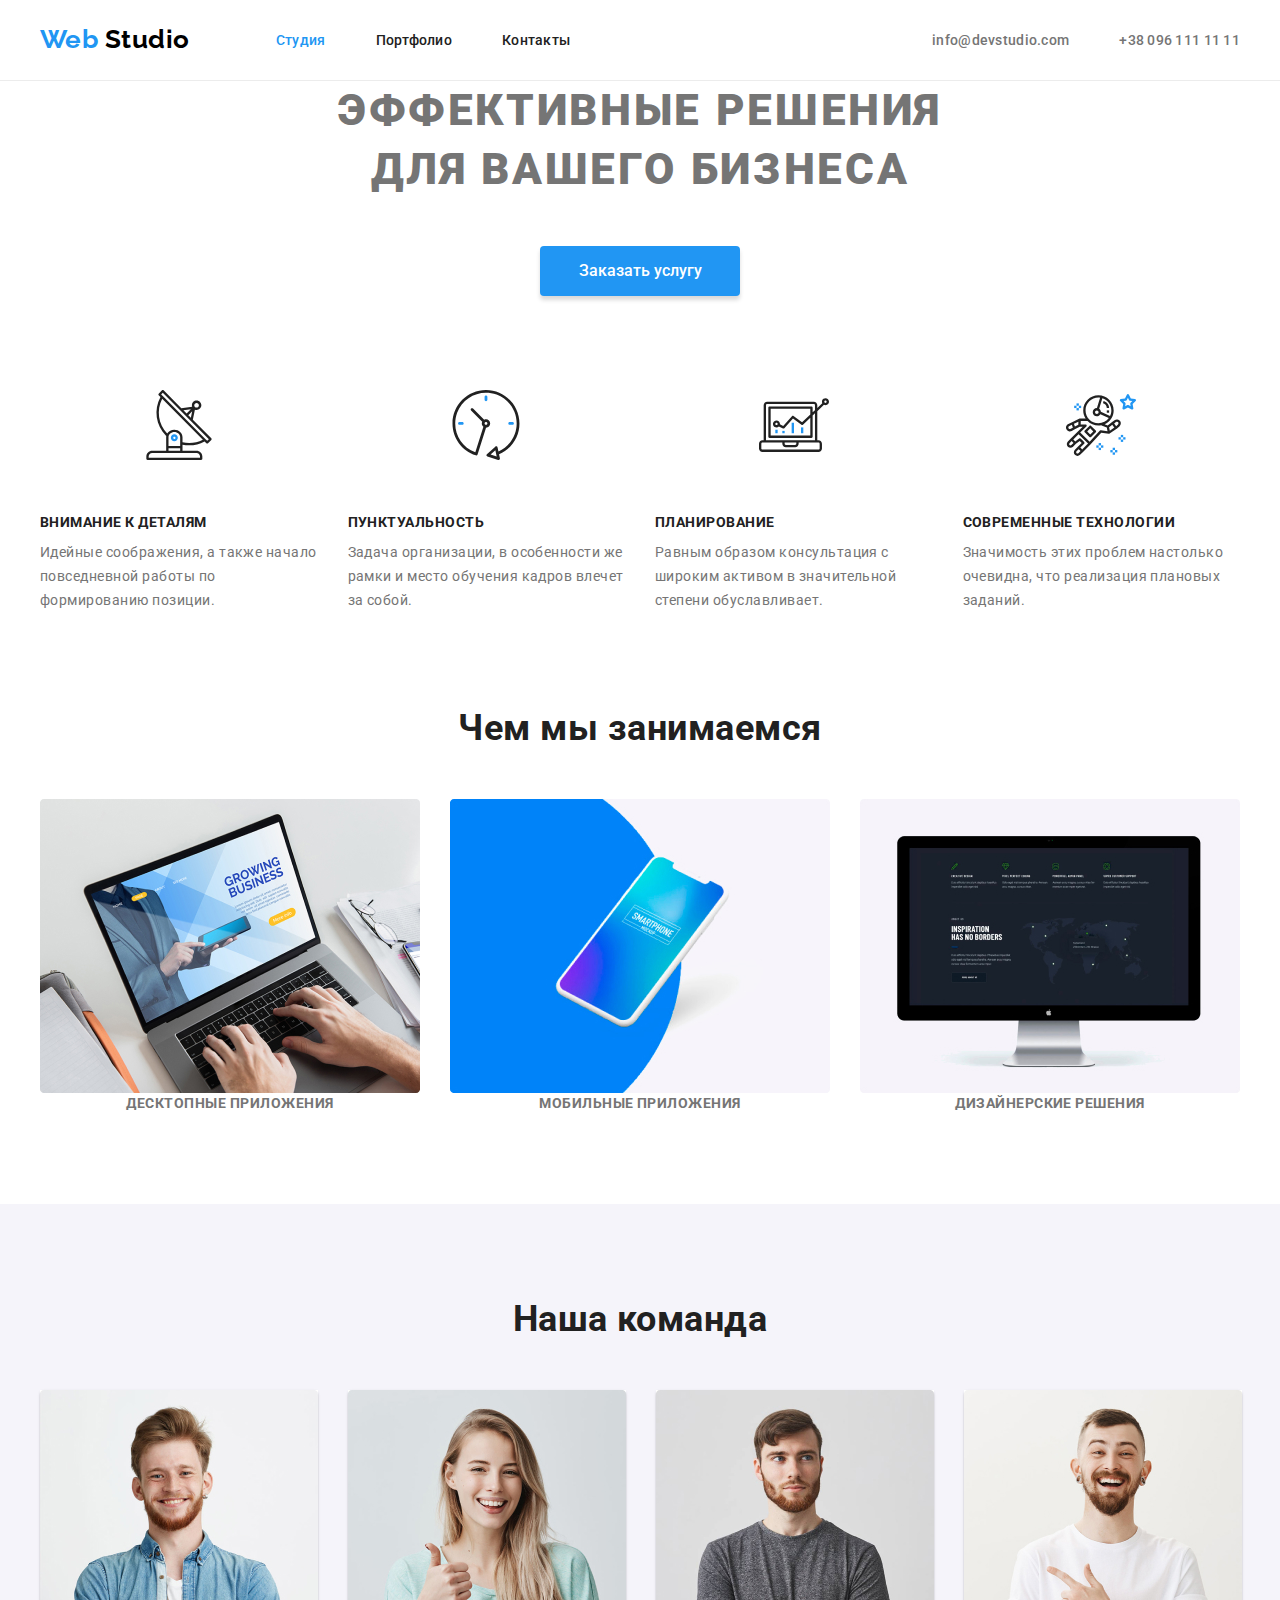
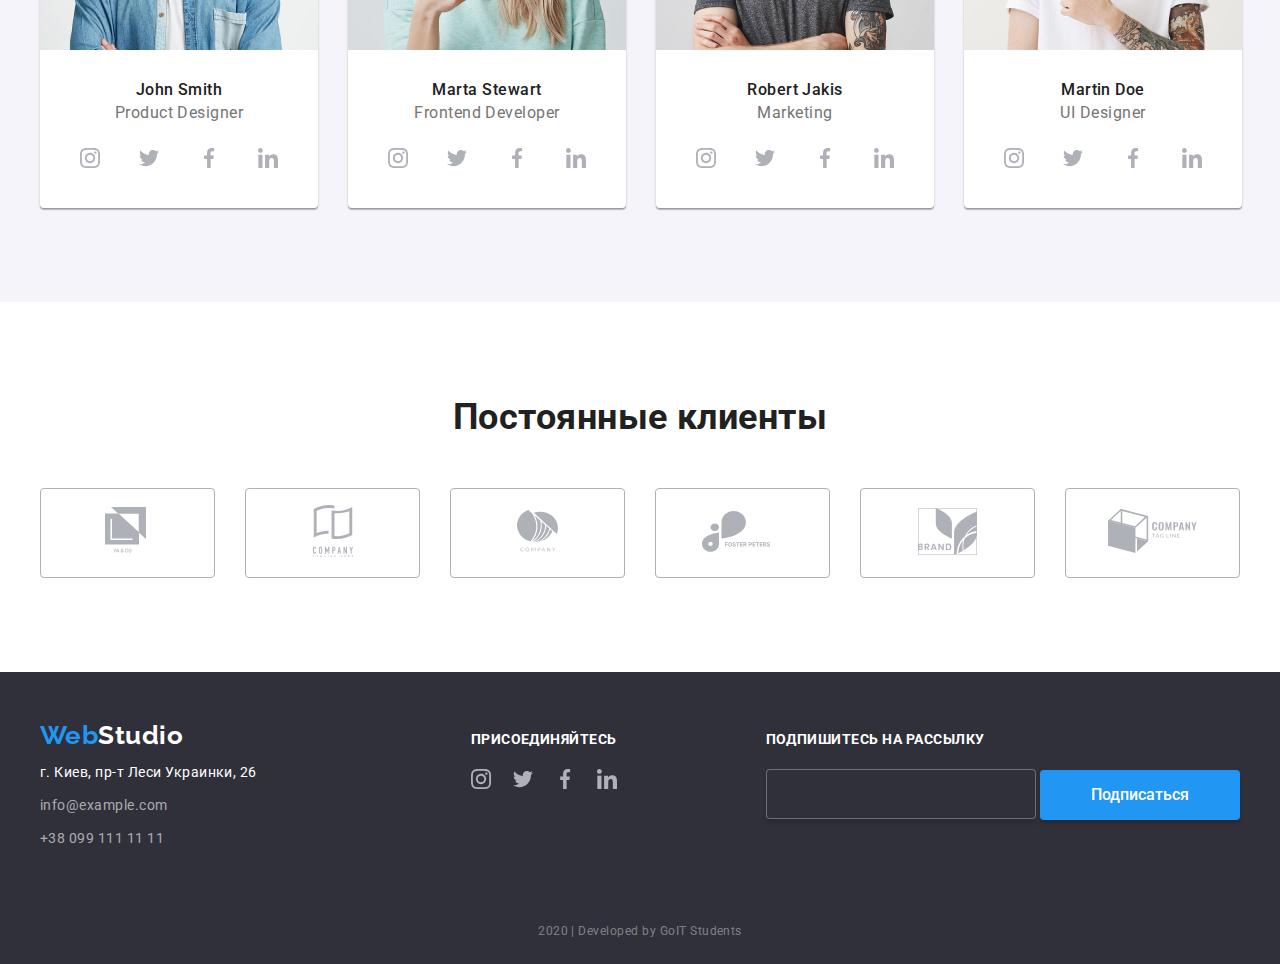
==== index.html @ bd44672d "Домашняя работа №3" ====
<!DOCTYPE html>
<html lang="ru">
  <head>
    <meta charset="UTF-8" />
    <meta name="viewport" content="width=device-width, initial-scale=1.0" />
    <title>Web Studio</title>
    <link
      href="https://fonts.googleapis.com/css2?family=Raleway:wght@700&family=Roboto:wght@400;500;700&display=swap"
      rel="stylesheet"
    />
    <link
      rel="stylesheet"
      href="https://cdnjs.cloudflare.com/ajax/libs/modern-normalize/0.6.0/modern-normalize.min.css"
    />
    <link rel="stylesheet" href="./css/style.css" />
  </head>
  <body>
    <header>
      <nav class="main">
        <a href="index.html" class="primary-logo"
          ><span class="blue-word">Web</span> Studio</a
        >

        <ul class="site-nav">
          <li class="nav-item">
            <a href="./index.html" class="link active">Студия</a>
          </li>
          <li class="nav-item">
            <a href="./portfolio.html" class="link">Портфолио</a>
          </li>
          <li class="nav-item"><a href="" class="link">Контакты</a></li>
        </ul>

        <ul class="site-contacts">
          <li class="contacts-item">
            <a href="mailto:info@devstudio.com" class="link contacts"
              >info@devstudio.com</a
            >
          </li>
          <li class="contacts-item">
            <a href="tel:+380961111111" class="link contacts"
              >+38 096 111 11 11</a
            >
          </li>
        </ul>
      </nav>
    </header>
    <!--Герой-->
    <main>
      <section class="hero">
        <h1 class="hero-title">
          эффективные решения<br />
          для вашего бизнеса
        </h1>
        <button class="button">Заказать услугу</button>
      </section>
      <!--Преимущества работы-->
      <section>
        <div class="container">
          <h2 class="hidden-title">Преимущества работы с нами</h2>
          <!--сделать скрытым!-->

          <ul class="advantage-list">
            <li class="advantage-item">
              <img
                src="./images/antenna.svg"
                alt="спутниковая антенна"
                width="70"
                class="advantage-logo"
              />
              <h3 class="advantage-title">внимание к деталям</h3>
              <p class="text">
                Идейные соображения, а также начало повседневной работы по
                формированию позиции.
              </p>
            </li>
            <li class="advantage-item">
              <img
                src="./images/clock.svg"
                alt="часы"
                width="70"
                class="advantage-logo"
              />
              <h3 class="advantage-title">пунктуальность</h3>
              <p class="text">
                Задача организации, в особенности же рамки и место обучения
                кадров влечет за собой.
              </p>
            </li>
            <li class="advantage-item">
              <img
                src="./images/diagram.svg"
                alt="диаграмма"
                width="70"
                class="advantage-logo"
              />
              <h3 class="advantage-title">планирование</h3>
              <p class="text">
                Равным образом консультация с широким активом в значительной
                степени обуславливает.
              </p>
            </li>
            <li class="advantage-item">
              <img
                src="./images/astronaut.svg"
                alt="астронавт"
                width="70"
                class="advantage-logo"
              />
              <h3 class="advantage-title">современные технологии</h3>
              <p class="text">
                Значимость этих проблем настолько очевидна, что реализация
                плановых заданий.
              </p>
            </li>
          </ul>
        </div>
      </section>
      <!--Чем мы занимаемся-->
      
        <section>
          <div class="production-container">
          <h3 class="section-title">Чем мы занимаемся</h3>
          <ul class="production-list">
            <li>
              <img src="./images/desktop.jpg" alt="ноутбук" width="380" />
              <p class="production-title">десктопные приложения</p>
            </li>
            <li>
              <img src="./images/mobile.jpg" alt="смартфон" width="380" />
              <p class="production-title">мобильные приложения</p>
            </li>
            <li>
              <img
                src="./images/design.jpg"
                alt="пример дизайна на мониторе"
                width="380"
              />
              <p class="production-title">дизайнерские решения</p>
            </li>
          </ul>
          <div>
        </section>
      
      <!--Наша команда-->
      <section class="team-section">
        <div class="container">
        <h2 class="section-title">Наша команда</h2>
        <ul lang="en" class="team-list">
          <li class="team-item">
            <img
              src="./images/johnsmith.jpg"
              alt="John Smith product designer"
              width="278"
            />
            <h3 class="development-title">John Smith</h3>
            <p class="development-profession">Product Designer</p>
            <ul class="social-links">
              <li>
                <a href="https://www.instagram.com/">
                  <img src="./images/instagram.svg" alt="instsgram"
                /></a>
              </li>
              <li>
                <a href="https://twitter.com/explore">
                  <img src="./images/twitter.svg" alt="twitter"
                /></a>
              </li>
              <li>
                <a href="https://www.facebook.com/">
                  <img src="./images/facebook.svg" alt="facebook"
                /></a>
              </li>
              <li>
                <a href="https://www.linkedin.com/">
                  <img src="./images/linkedin.svg" alt="linkedin"
                /></a>
              </li>
            </ul>
          </li>
          <li class="team-item">
            <img
              src="./images/martastewart.jpg"
              alt="Marta Stewart frontend developer"
              width="278"
            />
            <h3 class="development-title">Marta Stewart</h3>
            <p class="development-profession">Frontend Developer</p>
            <ul class="social-links">
              <li>
                <a href="https://www.instagram.com/">
                  <img src="./images/instagram.svg" alt="instsgram"
                /></a>
              </li>
              <li>
                <a href="https://twitter.com/explore">
                  <img src="./images/twitter.svg" alt="twitter"
                /></a>
              </li>
              <li>
                <a href="https://www.facebook.com/">
                  <img src="./images/facebook.svg" alt="facebook"
                /></a>
              </li>
              <li>
                <a href="https://www.linkedin.com/">
                  <img src="./images/linkedin.svg" alt="linkedin"
                /></a>
              </li>
            </ul>
          </li>
          <li class="team-item">
            <img
              src="./images/robertjakis.jpg"
              alt="Robert Jakis marketing"
              width="278"
            />
            <h3 class="development-title">Robert Jakis</h3>
            <p class="development-profession">Marketing</p>
            <ul class="social-links">
              <li>
                <a href="https://www.instagram.com/">
                  <img src="./images/instagram.svg" alt="instsgram"
                /></a>
              </li>
              <li>
                <a href="https://twitter.com/explore">
                  <img src="./images/twitter.svg" alt="twitter"
                /></a>
              </li>
              <li>
                <a href="https://www.facebook.com/">
                  <img src="./images/facebook.svg" alt="facebook"
                /></a>
              </li>
              <li>
                <a href="https://www.linkedin.com/">
                  <img src="./images/linkedin.svg" alt="linkedin"
                /></a>
              </li>
            </ul>
          </li>
          <li class="team-item">
            <img
              src="./images/martindoe.jpg"
              alt="Martin Doe ui designer"
              width="278"
            />
            <h3 class="development-title">Martin Doe</h3>
            <p class="development-profession">UI Designer</p>
            <ul class="social-links">
              <li>
                <a href="https://www.instagram.com/">
                  <img src="./images/instagram.svg" alt="instsgram"
                /></a>
              </li>
              <li>
                <a href="https://twitter.com/explore">
                  <img src="./images/twitter.svg" alt="twitter"
                /></a>
              </li>
              <li>
                <a href="https://www.facebook.com/">
                  <img src="./images/facebook.svg" alt="facebook"
                /></a>
              </li>
              <li>
                <a href="https://www.linkedin.com/">
                  <img src="./images/linkedin.svg" alt="linkedin"
                /></a>
              </li>
            </ul>
          </li>
        </ul>
        </div>
      </section>
      <!--Постоянные клиенты-->
      <section>
        <div class="container">
        <h2 class="section-title">Постоянные клиенты</h2>
        <ul class="clients-list">
          <li class="clients-item">
            <a href="">
              <img src="./images/logo1.svg" alt="логотип 1" />
            </a>
          </li>
          <li class="clients-item">
            <a href="">
              <img src="./images/logo2.svg" alt="логотип 2" />
            </a>
          </li>
          <li class="clients-item">
            <a href="">
              <img src="./images/logo3.svg" alt="логотип 3" />
            </a>
          </li>
          <li class="clients-item">
            <a href="">
              <img src="./images/logo4.svg" alt="логотип 4" />
            </a>
          </li>
          <li class="clients-item">
            <a href="">
              <img src="./images/logo5.svg" alt="логотип 5" />
            </a>
          </li>
          <li class="clients-item">
            <a href="">
              <img src="./images/logo6.svg" alt="логотип 6" />
            </a>
          </li>
        </ul>
        </div>
      </section>
    </main>

    <!--footer-->
    <footer class="background-footer">
      <div class="footer-container">
        <div class="main-footer">
        <div class="logo-address">
      <nav class="logo-footer">
        <a href="index.html" class="primary-logo link"
          ><span class="blue-word">Web</span
          ><span class="white-word">Studio</span></a
        >
      </nav>

      <address class="location">г. Киев, пр-т Леси Украинки, 26</address>

      <ul class="contacts-footer">
        <li>
          <a class="mail-tel" href="mailto:info@example.com"
            >info@example.com</a
          >
        </li>
        <li>
          <a class="mail-tel" href="tel:+380991111111">+38 099 111 11 11</a>
        </li>
      </ul>
      </div>

      <div class="add-social">
      <b class="footer-title">присоединяйтесь</b>
      <nav>
        <ul class="add-network">
          <li class="network-item">
            <a href="https://www.instagram.com/">
              <img src="./images/instagram.svg" alt="instsgram"
            /></a>
          </li>
          <li class="network-item">
            <a href="https://twitter.com/explore">
              <img src="./images/twitter.svg" alt="twitter"
            /></a>
          </li>
          <li class="network-item">
            <a href="https://www.facebook.com/">
              <img src="./images/facebook.svg" alt="facebook"
            /></a>
          </li>
          <li class="network-item">
            <a href="https://www.linkedin.com/">
              <img src="./images/linkedin.svg" alt="linkedin"
            /></a>
          </li>
        </ul>
      </nav>
      </div>

      <div class="subsribe">
        <b class="footer-title">подпишитесь на рассылку</b>
<input type="text" size="" class="test-input">
        <button class="button">Подписаться</button>
      </div>
      </div>
      <!--Добавить подписку на разсылку-->

      <p class="end-footer">2020 | Developed by GoIT Students</p>
      </div>
    </footer>
  </body>
</html>
---- css/style.css ----
/* 1200px + по 15 на паддинги - ширина контейнера под контент */

/* #2196F3 accent color*/
/* #212121 title color*/
/* #757575 primary text color*/
/* #FFFFFF header background color*/
/* #2F303A footer background color*/

*,
*::before,
*::after {
  box-sizing: inherit;
}

html {
  box-sizing: border-box;
}

:root {
  --accent-color: #2196f3;
  --title-color: #212121;
  --primary-text-color: #757575;
  --secondary-background-color: #f5f4fa;
  --footer-background-color: #2f303a;
  --white-title: #ffffff;
}

header {
  border-bottom: 1px solid #ececec;
}

body {
  margin: 0;
  color: var(--primary-text-color);
  font-family: Roboto, sans-serif;
  letter-spacing: 0.03em;
}

.main {
  align-items: center;
  display: flex;
  margin-left: auto;
  margin-right: auto;
  width: 1230px;
  padding-left: 15px;
  padding-right: 15px;
}

.container {
  margin-left: auto;
  margin-right: auto;
  width: 1230px;
  padding-left: 15px;
  padding-right: 15px;
  padding-top: 94px;
  padding-bottom: 94px;
}

ul {
  list-style-type: none;
  padding: 0;
  margin: 0;
}

/*Лого студии*/
.primary-logo {
  color: #000000;
  text-decoration: none;
  font-family: Raleway, sans-serif;
  font-weight: 700;
  font-size: 26px;
  line-height: 1.2;
}

.primary-logo:focus {
  color: #2196f3;
}

.blue-word {
  color: #2196f3;
}

/*Ссылки навигации*/
.site-nav {
  margin-left: 86px;
  display: flex;
}

.nav-item:not(:last-child) {
  margin-right: 50px;
}

.site-nav a {
  display: block;
  padding-top: 32px;
  padding-bottom: 32px;

  color: var(--title-color);
  text-decoration: none;
  font-weight: 500;
  font-size: 14px;
  line-height: 1.15;
  letter-spacing: 0.02em;
}

.link:hover,
.link:focus,
.link.active {
  color: var(--accent-color);
}

.site-contacts {
  margin-left: auto;
  display: flex;
}

.contacts-item:not(:last-child) {
  margin-right: 50px;
}

.contacts {
  padding-top: 32px;
  padding-bottom: 32px;

  text-decoration: none;
  color: var(--primary-text-color);
  font-weight: 500;
  font-size: 14px;
  line-height: 1.15;
  letter-spacing: 0.02em;
}

/*Герой*/
.hero {
  text-align: center;
}

.hero-title {
  margin-top: 0;
  margin-bottom: 46px;
  /* color: #ffffff; */
  font-weight: 900;
  font-size: 44px;
  line-height: 1.35;
  letter-spacing: 0.06em;
  text-transform: uppercase;
}

/*Кнопки "Заказать услугу" и "Подписаться"*/
.button {
  min-width: 200px;
  padding: 10px 32px;
  border-radius: 4px;

  color: #ffffff;
  background-color: var(--accent-color);
  font-family: Roboto;
  font-weight: 500;
  font-size: 16px;
  line-height: 1.87;
  text-align: center;
  box-shadow: 0px 4px 4px rgba(0, 0, 0, 0.15);
  border-style: none;
}

/*Преимущества работы с нами*/
.hidden-title {
  margin: 0;
  height: 0;
  visibility: hidden;
}

.advantage-list {
  display: flex;
  justify-content: space-between;
}

.advantage-list > li:not(:last-child) {
  margin-right: 30px;
}

.advantage-item {
  width: 278px;
}

.advantage-logo {
  display: block;
  margin-left: auto;
  margin-right: auto;
  margin-bottom: 55px;
}

.advantage-title {
  margin: 0;
  margin-bottom: 10px;

  color: var(--title-color);
  font-weight: 700;
  font-size: 14px;
  line-height: 1.14;
  text-transform: uppercase;
}

.text {
  margin-top: 0;
  margin-bottom: 0;

  font-weight: 400;
  font-size: 14px;
  line-height: 1.71;
}

/* Чем мы занимаемся */
.production-container {
  margin-left: auto;
  margin-right: auto;
  width: 1230px;
  padding-left: 15px;
  padding-right: 15px;
  padding-bottom: 94px;
}

.production-title {
  margin-bottom: 0;
  margin-top: 0;

  /* color: var(--white-title); */
  text-align: center;
  font-weight: 700;
  font-size: 14px;
  line-height: 0.9;
  text-transform: uppercase;
}

.production-list {
  display: flex;
  justify-content: space-between;
}

.production-list > li:not(:last-child) {
  margin-right: 30px;
}

/*Заголовки секций*/
.section-title {
  margin-top: 0;
  margin-bottom: 50px;

  color: var(--title-color);
  font-weight: 700;
  font-size: 36px;
  line-height: 1.17;
  text-align: center;
}

/*Наша команда*/
.team-list {
  display: flex;
  justify-content: space-between;
}

.team-item {
  background-color: #ffffff;
  border-radius: 4px;
  box-shadow: 0px 2px 1px rgba(0, 0, 0, 0.2), 0px 1px 1px rgba(0, 0, 0, 0.14),
    0px 1px 3px rgba(0, 0, 0, 0.12);
}

.team-item:not(:last-child) {
  margin-right: 30px;
}

.social-links {
  display: flex;
  justify-content: space-evenly;
  margin-top: 28px;
  padding-bottom: 36px;
}

.team-section {
  background-color: var(--secondary-background-color);
}

.development-title {
  margin-top: 30px;
  margin-bottom: 0;

  color: var(--title-color);
  font-weight: 500;
  font-size: 16px;
  line-height: 0.8;
  text-align: center;
}

.development-profession {
  margin-top: 10px;
  margin-bottom: 0;

  font-weight: 400;
  font-size: 16px;
  line-height: 0.8;
  text-align: center;
}

/* Постоянные клиенты */
.clients-list {
  justify-content: space-between;
  display: flex;
  margin-left: auto;
  margin-right: auto;
}

.clients-item:not(:last-child) {
  margin-right: 30px;
}
.clients-item {
  display: flex;
  width: 175px;
  height: 90px;
  border: 1px solid #afb1b8;
  border-radius: 4px;
}

.clients-item > a {
  margin: auto;
}

/*Футер*/
.footer-container {
  margin-left: auto;
  margin-right: auto;
  width: 1230px;
  padding-left: 15px;
  padding-right: 15px;
  padding-top: 48px;
  padding-bottom: 21px;
}

.main-footer {
  display: flex;
  justify-content: space-between;
  align-items: baseline;
}

.logo-address {
  margin-right: 179px;
}

.add-social {
  margin-right: 114px;
}

.add-network {
  display: flex;
  justify-content: space-between;
}

.network-item {
}

.logo-footer {
  margin-bottom: 10px;
}

.background-footer {
  background-color: var(--footer-background-color);
}

.link:focus .white-word {
  color: var(--accent-color);
}

.white-word {
  color: var(--white-title);
}

.footer-title {
  margin-bottom: 21px;
  display: block;

  color: var(--white-title);
  font-weight: 700;
  font-size: 14px;
  line-height: 1.14;
  text-transform: uppercase;
}

.location {
  margin-bottom: 9px;

  color: #ffffff;
  font-style: normal;
  font-weight: 400;
  font-size: 14px;
  line-height: 1.7;
}

.mail-tel {
  text-decoration: none;
  color: rgba(255, 255, 255, 0.6);
  font-weight: 400;
  font-size: 14px;
  line-height: 1.7;
}

.contacts-footer > li:not(:last-child) {
  margin-bottom: 9px;
}

/* Тестовая форма регистра */
.test-input {
  width: 270px;
  height: 50px;
  background-color: #2f303a;
  border: 1px solid rgba(255, 255, 255, 0.3);
  box-sizing: border-box;
  box-shadow: 0px 4px 4px rgba(0, 0, 0, 0.15);
  border-radius: 4px;
}

.end-footer {
  margin-top: 68px;
  margin-bottom: 0;

  color: rgba(255, 255, 255, 0.4);
  font-weight: 400;
  font-size: 12px;
  line-height: 2;
  text-align: center;
}

/* -Портфолио- */
/* Фильтр продукции */
.product-list {
  margin-bottom: 50px;
  display: flex;
  justify-content: center;
}

.product-item:not(:last-child) {
  margin-right: 8px;
}

.product-filter {
  padding: 6px 22px;

  border-style: none;
  background-color: #f5f4fa;
  border-radius: 4px;
  color: var(--title-color);

  font-family: Roboto;
  font-weight: 500;
  font-size: 16px;
  line-height: 1.62;
  text-align: center;
  letter-spacing: 0.03em;
}

.product-filter:hover {
  background-color: var(--accent-color);
  color: var(--white-title);
  box-shadow: 0px 2px 2px rgba(0, 0, 0, 0.12), 0px 1px 2px rgba(0, 0, 0, 0.08),
    0px 3px 1px rgba(0, 0, 0, 0.1);
}

.product-filter:focus {
  color: var(--accent-color);
}

/* Ссылки примеров работ */
.filter-link {
  text-decoration: none;
  color: var(--primary-text-color);
}

/* Заголовки работ */
.filter-title {
  margin-top: 20px;
  margin-bottom: 0;
  margin-left: 24px;

  color: var(--title-color);
  font-weight: 700;
  font-size: 18px;
  line-height: 2;
  letter-spacing: 0.06em;
}

.categories-name {
  margin-top: 4px;
  margin-bottom: 0;
  margin-left: 24px;

  font-weight: 400;
  font-size: 16px;
  line-height: 1.9;
}

.work-list {
  display: flex;
  flex-wrap: wrap;
  justify-content: space-between;
}

.work-item {
  border: 1px solid #eeeeee;
  border-radius: 5px;
  margin-right: 30px;
  margin-bottom: 30px;
  width: 380px;
}

.work-item:hover {
  box-shadow: 1px 4px 6px rgba(0, 0, 0, 0.16), 0px 4px 4px rgba(0, 0, 0, 0.06),
    0px 1px 1px rgba(0, 0, 0, 0.12);
}

.work-item:nth-child(3n) {
  margin-right: 0;
}

.work-item:nth-last-child(-n + 3) {
  margin-bottom: 0;
}

/* Описание примера работ */
.description-product {
  margin-top: 0;
  margin-bottom: 0;
  padding: 63px 24px;

  /* color: #ffffff; */
  font-weight: 400;
  font-size: 18px;
  line-height: 1.55;
}
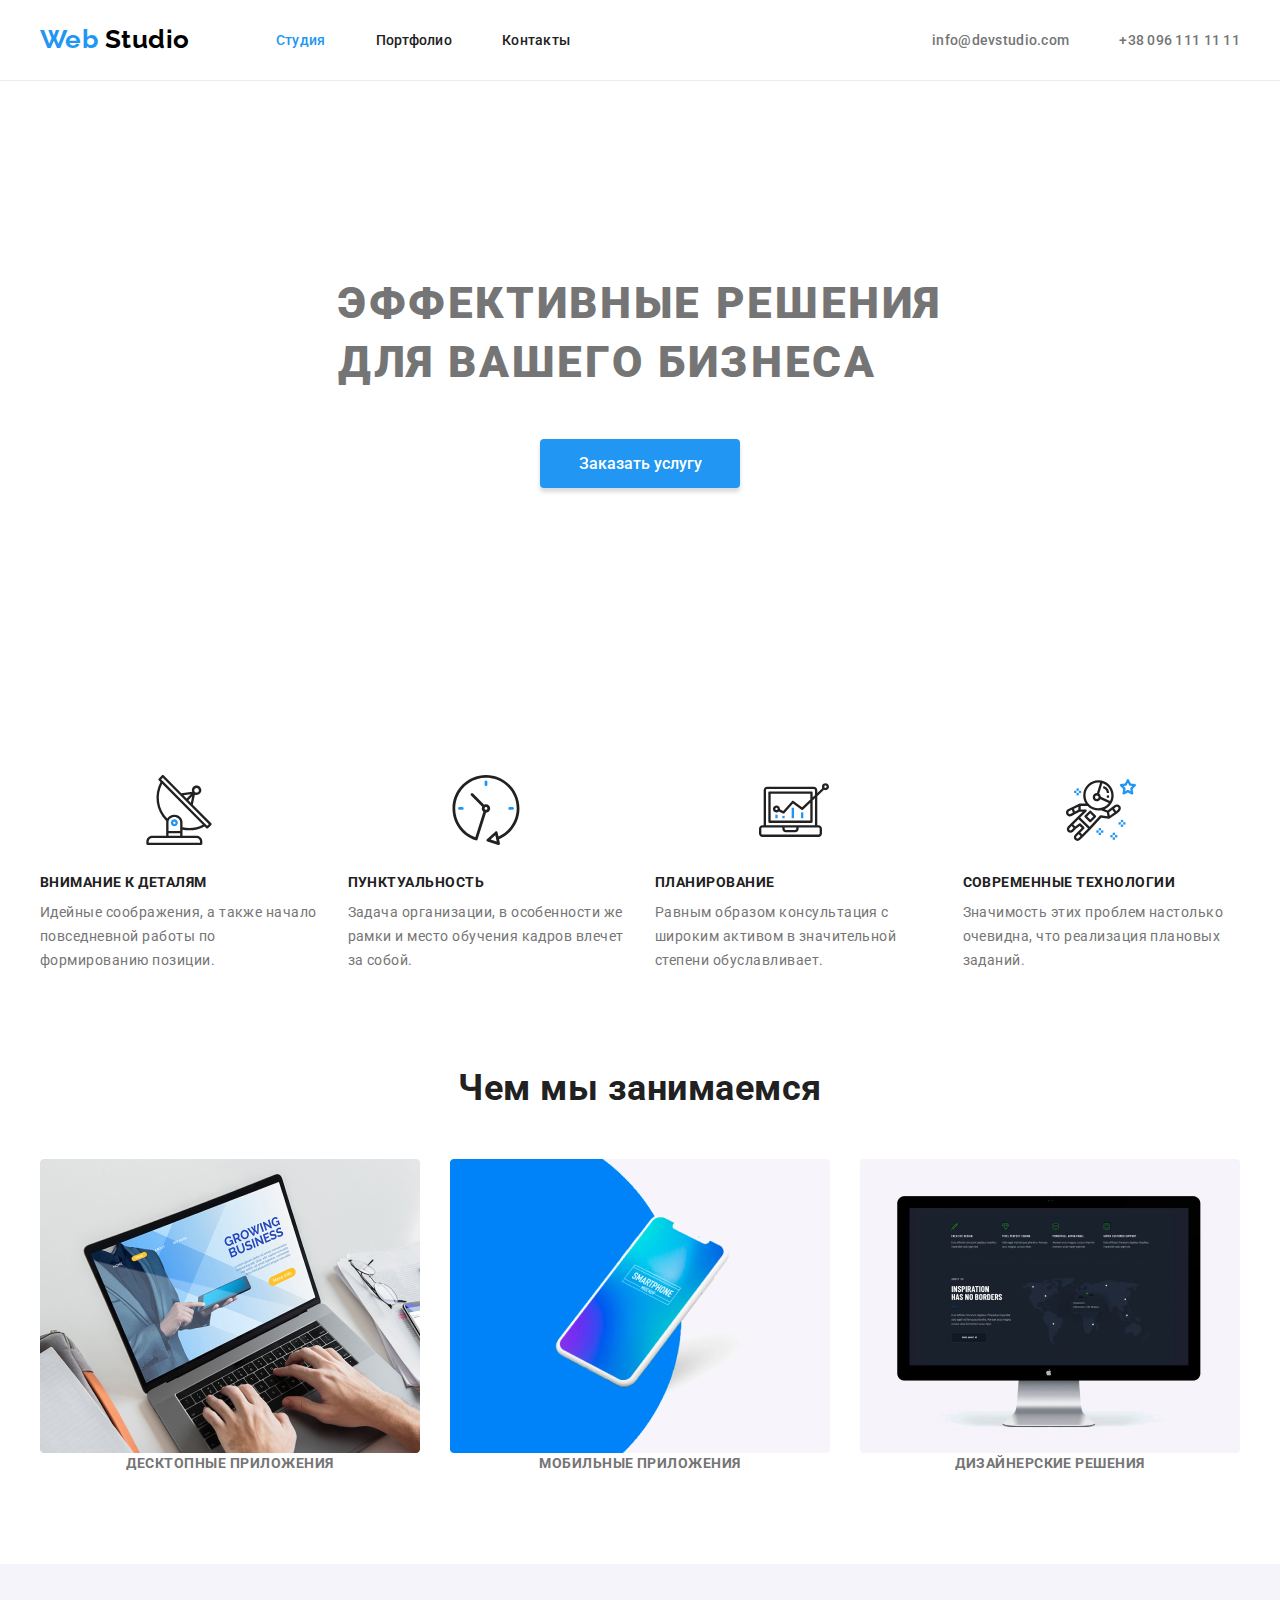
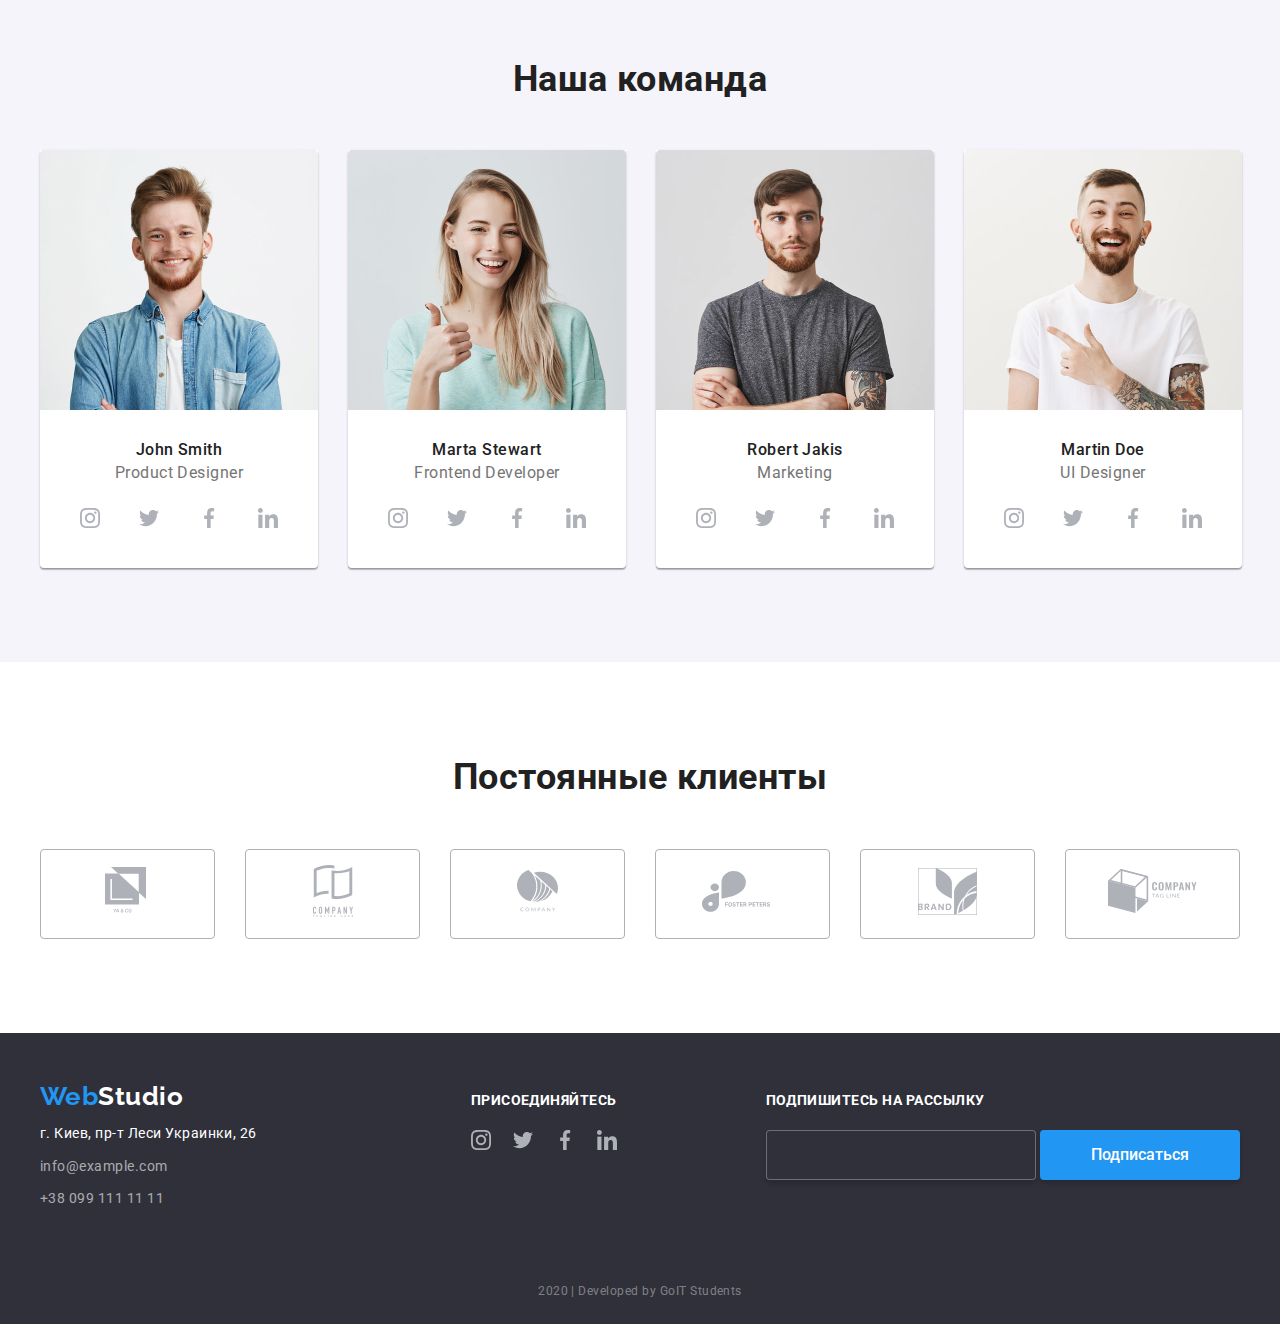
==== commit 4f5ca6fc: "Домашняя работа №3" ====
--- a/index.html
+++ b/index.html
@@ -48,11 +48,13 @@
     <!--Герой-->
     <main>
       <section class="hero">
+        <div class="hero-container">
         <h1 class="hero-title">
           эффективные решения<br />
           для вашего бизнеса
         </h1>
         <button class="button">Заказать услугу</button>
+        </div>
       </section>
       <!--Преимущества работы-->
       <section>
--- a/css/style.css
+++ b/css/style.css
@@ -54,6 +54,19 @@
   padding-right: 15px;
   padding-top: 94px;
   padding-bottom: 94px;
+}
+
+.hero-container {
+  display: flex;
+  flex-direction: column;
+  align-items: center;
+  justify-content: center;
+  height: 100%;
+  margin-left: auto;
+  margin-right: auto;
+  width: 1230px;
+  padding-left: 15px;
+  padding-right: 15px;
 }
 
 ul {
@@ -132,7 +145,7 @@
 
 /*Герой*/
 .hero {
-  text-align: center;
+  height: 600px;
 }
 
 .hero-title {
@@ -187,7 +200,7 @@
   display: block;
   margin-left: auto;
   margin-right: auto;
-  margin-bottom: 55px;
+  margin-bottom: 30px;
 }
 
 .advantage-title {
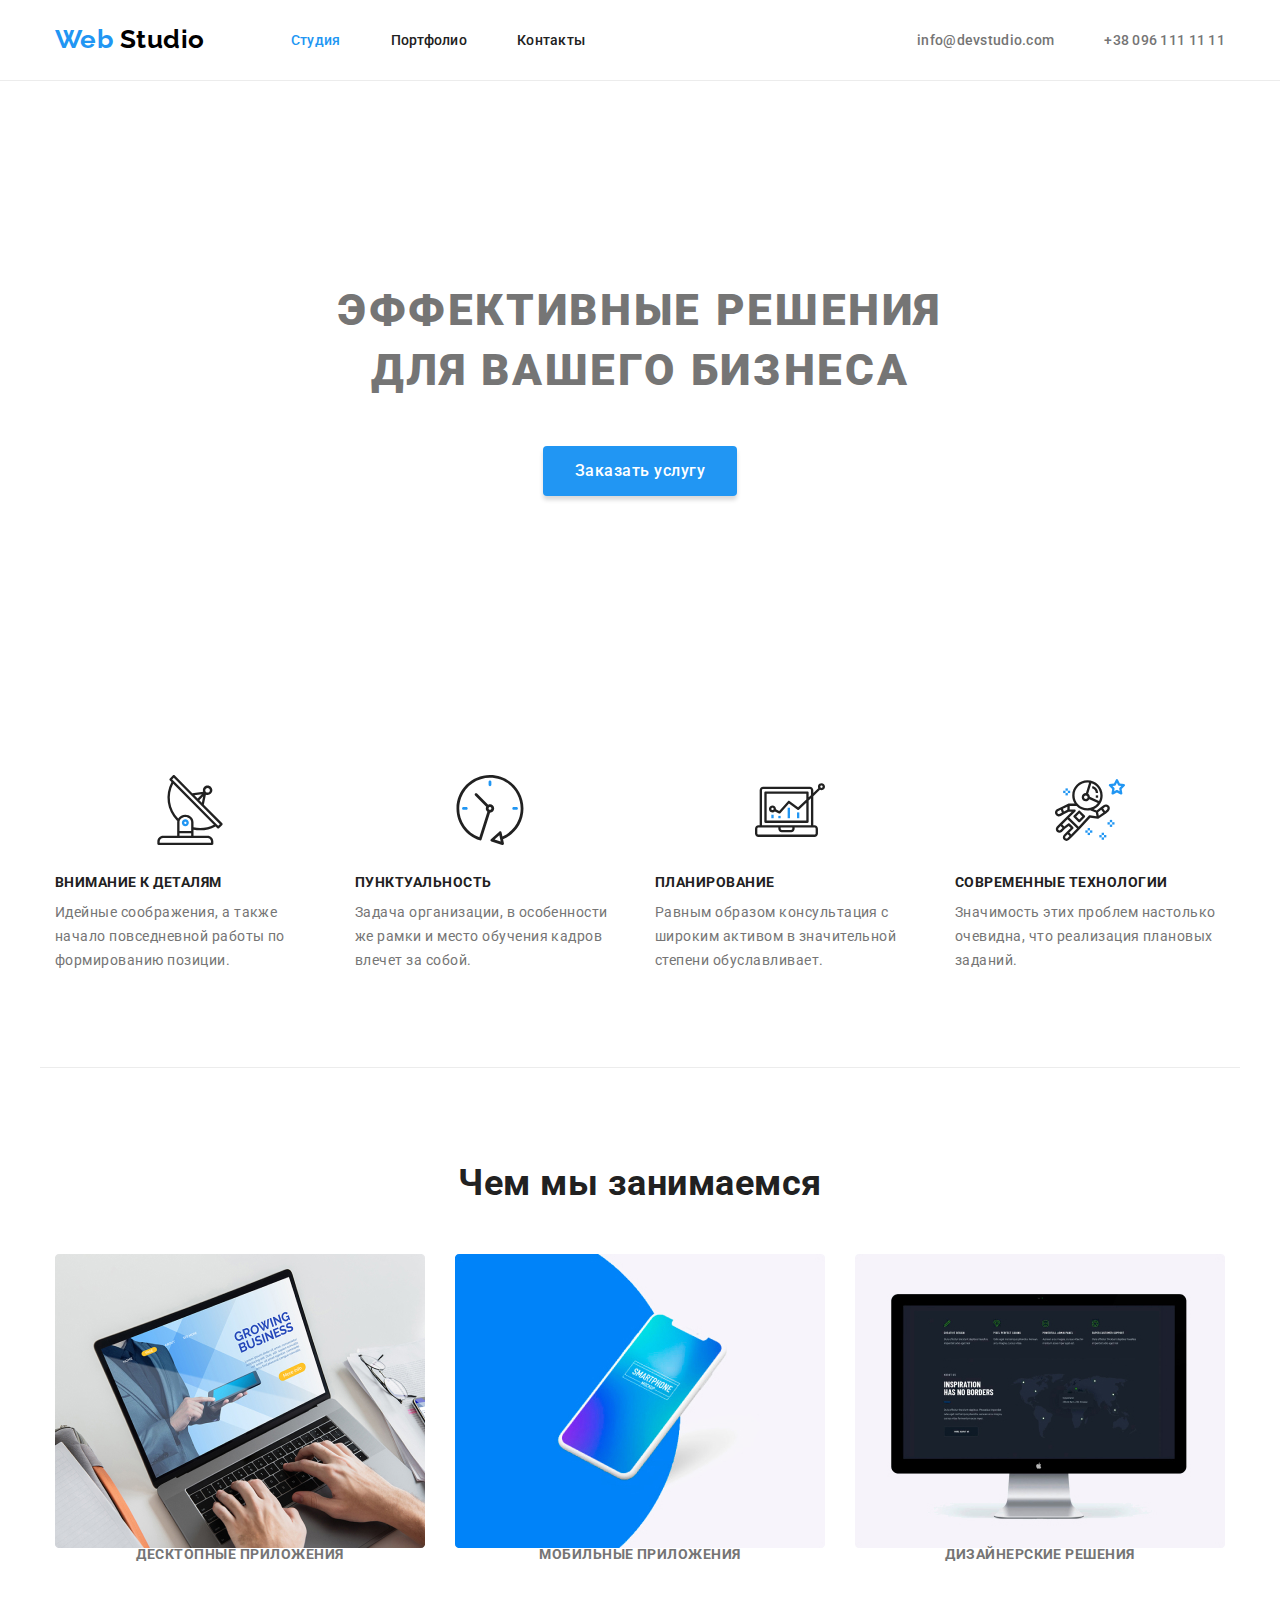
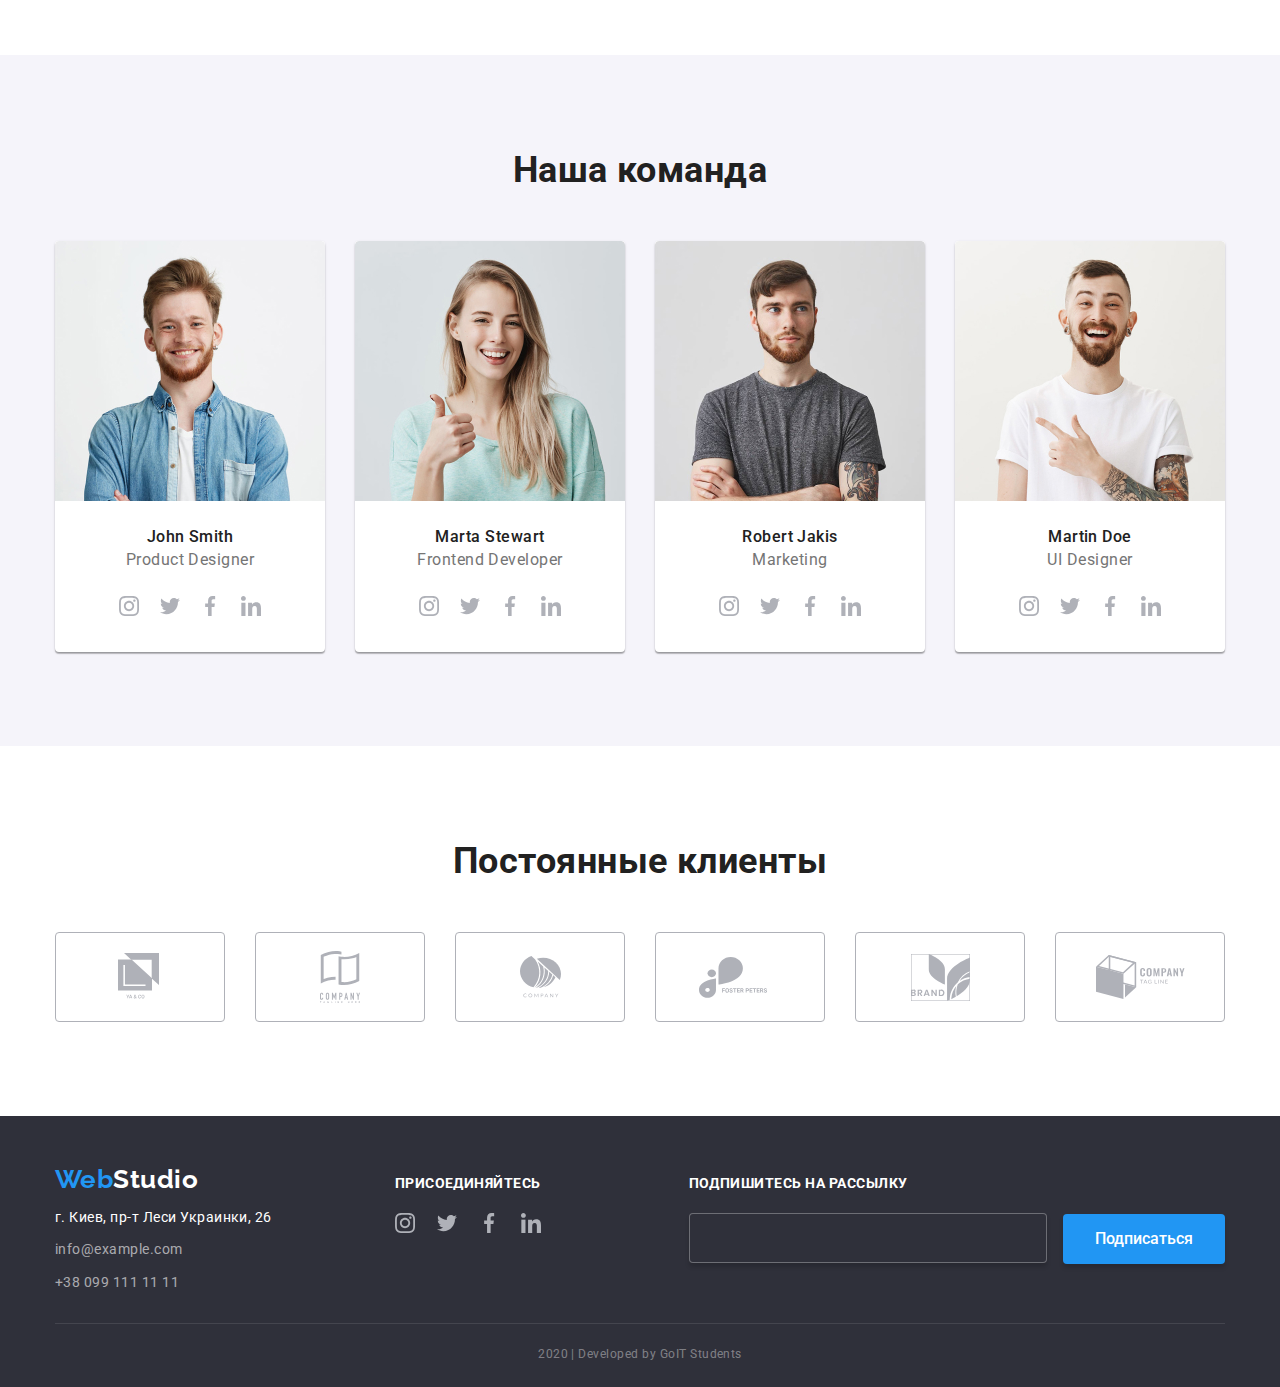
==== commit e38a0182: "По новому макету" ====
--- a/index.html
+++ b/index.html
@@ -16,20 +16,22 @@
   </head>
   <body>
     <header>
-      <nav class="main">
-        <a href="index.html" class="primary-logo"
-          ><span class="blue-word">Web</span> Studio</a
-        >
-
-        <ul class="site-nav">
-          <li class="nav-item">
-            <a href="./index.html" class="link active">Студия</a>
-          </li>
-          <li class="nav-item">
-            <a href="./portfolio.html" class="link">Портфолио</a>
-          </li>
-          <li class="nav-item"><a href="" class="link">Контакты</a></li>
-        </ul>
+      <div class="main">
+        <nav class="navigation">
+          <a href="index.html" class="primary-logo"
+            ><span class="blue-word">Web</span> Studio</a
+          >
+
+          <ul class="site-nav">
+            <li class="nav-item">
+              <a href="./index.html" class="link active">Студия</a>
+            </li>
+            <li class="nav-item">
+              <a href="./portfolio.html" class="link">Портфолио</a>
+            </li>
+            <li class="nav-item"><a href="" class="link">Контакты</a></li>
+          </ul>
+        </nav>
 
         <ul class="site-contacts">
           <li class="contacts-item">
@@ -43,17 +45,17 @@
             >
           </li>
         </ul>
-      </nav>
+      </div>
     </header>
     <!--Герой-->
     <main>
       <section class="hero">
         <div class="hero-container">
-        <h1 class="hero-title">
-          эффективные решения<br />
-          для вашего бизнеса
-        </h1>
-        <button class="button">Заказать услугу</button>
+          <h1 class="hero-title">
+            эффективные решения<br />
+            для вашего бизнеса
+          </h1>
+          <a class="button order">Заказать услугу</a>
         </div>
       </section>
       <!--Преимущества работы-->
@@ -119,199 +121,222 @@
         </div>
       </section>
       <!--Чем мы занимаемся-->
-      
-        <section>
-          <div class="production-container">
+
+      <section>
+        <div class="production-container">
           <h3 class="section-title">Чем мы занимаемся</h3>
           <ul class="production-list">
             <li>
-              <img src="./images/desktop.jpg" alt="ноутбук" width="380" />
+              <img
+                src="./images/desktop.jpg"
+                alt="ноутбук"
+                width="370"
+                height="294"
+              />
               <p class="production-title">десктопные приложения</p>
             </li>
             <li>
-              <img src="./images/mobile.jpg" alt="смартфон" width="380" />
+              <img
+                src="./images/mobile.jpg"
+                alt="смартфон"
+                width="370"
+                height="294"
+              />
               <p class="production-title">мобильные приложения</p>
             </li>
             <li>
               <img
                 src="./images/design.jpg"
                 alt="пример дизайна на мониторе"
-                width="380"
+                width="370"
+                height="294"
               />
               <p class="production-title">дизайнерские решения</p>
             </li>
           </ul>
-          <div>
-        </section>
-      
+        </div>
+      </section>
+
       <!--Наша команда-->
       <section class="team-section">
         <div class="container">
-        <h2 class="section-title">Наша команда</h2>
-        <ul lang="en" class="team-list">
-          <li class="team-item">
-            <img
-              src="./images/johnsmith.jpg"
-              alt="John Smith product designer"
-              width="278"
-            />
-            <h3 class="development-title">John Smith</h3>
-            <p class="development-profession">Product Designer</p>
-            <ul class="social-links">
-              <li>
-                <a href="https://www.instagram.com/">
-                  <img src="./images/instagram.svg" alt="instsgram"
-                /></a>
-              </li>
-              <li>
-                <a href="https://twitter.com/explore">
-                  <img src="./images/twitter.svg" alt="twitter"
-                /></a>
-              </li>
-              <li>
-                <a href="https://www.facebook.com/">
-                  <img src="./images/facebook.svg" alt="facebook"
-                /></a>
-              </li>
-              <li>
-                <a href="https://www.linkedin.com/">
-                  <img src="./images/linkedin.svg" alt="linkedin"
-                /></a>
-              </li>
-            </ul>
-          </li>
-          <li class="team-item">
-            <img
-              src="./images/martastewart.jpg"
-              alt="Marta Stewart frontend developer"
-              width="278"
-            />
-            <h3 class="development-title">Marta Stewart</h3>
-            <p class="development-profession">Frontend Developer</p>
-            <ul class="social-links">
-              <li>
-                <a href="https://www.instagram.com/">
-                  <img src="./images/instagram.svg" alt="instsgram"
-                /></a>
-              </li>
-              <li>
-                <a href="https://twitter.com/explore">
-                  <img src="./images/twitter.svg" alt="twitter"
-                /></a>
-              </li>
-              <li>
-                <a href="https://www.facebook.com/">
-                  <img src="./images/facebook.svg" alt="facebook"
-                /></a>
-              </li>
-              <li>
-                <a href="https://www.linkedin.com/">
-                  <img src="./images/linkedin.svg" alt="linkedin"
-                /></a>
-              </li>
-            </ul>
-          </li>
-          <li class="team-item">
-            <img
-              src="./images/robertjakis.jpg"
-              alt="Robert Jakis marketing"
-              width="278"
-            />
-            <h3 class="development-title">Robert Jakis</h3>
-            <p class="development-profession">Marketing</p>
-            <ul class="social-links">
-              <li>
-                <a href="https://www.instagram.com/">
-                  <img src="./images/instagram.svg" alt="instsgram"
-                /></a>
-              </li>
-              <li>
-                <a href="https://twitter.com/explore">
-                  <img src="./images/twitter.svg" alt="twitter"
-                /></a>
-              </li>
-              <li>
-                <a href="https://www.facebook.com/">
-                  <img src="./images/facebook.svg" alt="facebook"
-                /></a>
-              </li>
-              <li>
-                <a href="https://www.linkedin.com/">
-                  <img src="./images/linkedin.svg" alt="linkedin"
-                /></a>
-              </li>
-            </ul>
-          </li>
-          <li class="team-item">
-            <img
-              src="./images/martindoe.jpg"
-              alt="Martin Doe ui designer"
-              width="278"
-            />
-            <h3 class="development-title">Martin Doe</h3>
-            <p class="development-profession">UI Designer</p>
-            <ul class="social-links">
-              <li>
-                <a href="https://www.instagram.com/">
-                  <img src="./images/instagram.svg" alt="instsgram"
-                /></a>
-              </li>
-              <li>
-                <a href="https://twitter.com/explore">
-                  <img src="./images/twitter.svg" alt="twitter"
-                /></a>
-              </li>
-              <li>
-                <a href="https://www.facebook.com/">
-                  <img src="./images/facebook.svg" alt="facebook"
-                /></a>
-              </li>
-              <li>
-                <a href="https://www.linkedin.com/">
-                  <img src="./images/linkedin.svg" alt="linkedin"
-                /></a>
-              </li>
-            </ul>
-          </li>
-        </ul>
+          <h2 class="section-title">Наша команда</h2>
+          <ul lang="en" class="team-list">
+            <li class="team-item">
+              <img
+                src="./images/johnsmith.jpg"
+                alt="John Smith product designer"
+                width="270"
+                height="260"
+              />
+              <div class="team-data">
+                <h3 class="development-title">John Smith</h3>
+                <p class="development-profession">Product Designer</p>
+                <ul class="social-links">
+                  <li>
+                    <a href="https://www.instagram.com/">
+                      <img src="./images/instagram.svg" alt="instsgram"
+                    /></a>
+                  </li>
+                  <li>
+                    <a href="https://twitter.com/explore">
+                      <img src="./images/twitter.svg" alt="twitter"
+                    /></a>
+                  </li>
+                  <li>
+                    <a href="https://www.facebook.com/">
+                      <img src="./images/facebook.svg" alt="facebook"
+                    /></a>
+                  </li>
+                  <li>
+                    <a href="https://www.linkedin.com/">
+                      <img src="./images/linkedin.svg" alt="linkedin"
+                    /></a>
+                  </li>
+                </ul>
+              </div>
+            </li>
+            <li class="team-item">
+              <img
+                src="./images/martastewart.jpg"
+                alt="Marta Stewart frontend developer"
+                width="270"
+                height="260"
+              />
+              <div class="team-data">
+                <h3 class="development-title">Marta Stewart</h3>
+                <p class="development-profession">Frontend Developer</p>
+                <ul class="social-links">
+                  <li>
+                    <a href="https://www.instagram.com/">
+                      <img src="./images/instagram.svg" alt="instsgram"
+                    /></a>
+                  </li>
+                  <li>
+                    <a href="https://twitter.com/explore">
+                      <img src="./images/twitter.svg" alt="twitter"
+                    /></a>
+                  </li>
+                  <li>
+                    <a href="https://www.facebook.com/">
+                      <img src="./images/facebook.svg" alt="facebook"
+                    /></a>
+                  </li>
+                  <li>
+                    <a href="https://www.linkedin.com/">
+                      <img src="./images/linkedin.svg" alt="linkedin"
+                    /></a>
+                  </li>
+                </ul>
+              </div>
+            </li>
+            <li class="team-item">
+              <img
+                src="./images/robertjakis.jpg"
+                alt="Robert Jakis marketing"
+                width="270"
+                height="260"
+              />
+              <div class="team-data">
+                <h3 class="development-title">Robert Jakis</h3>
+                <p class="development-profession">Marketing</p>
+                <ul class="social-links">
+                  <li>
+                    <a href="https://www.instagram.com/">
+                      <img src="./images/instagram.svg" alt="instsgram"
+                    /></a>
+                  </li>
+                  <li>
+                    <a href="https://twitter.com/explore">
+                      <img src="./images/twitter.svg" alt="twitter"
+                    /></a>
+                  </li>
+                  <li>
+                    <a href="https://www.facebook.com/">
+                      <img src="./images/facebook.svg" alt="facebook"
+                    /></a>
+                  </li>
+                  <li>
+                    <a href="https://www.linkedin.com/">
+                      <img src="./images/linkedin.svg" alt="linkedin"
+                    /></a>
+                  </li>
+                </ul>
+              </div>
+            </li>
+            <li class="team-item">
+              <img
+                src="./images/martindoe.jpg"
+                alt="Martin Doe ui designer"
+                width="270"
+                height="260"
+              />
+              <div class="team-data">
+                <h3 class="development-title">Martin Doe</h3>
+                <p class="development-profession">UI Designer</p>
+                <ul class="social-links">
+                  <li>
+                    <a href="https://www.instagram.com/">
+                      <img src="./images/instagram.svg" alt="instsgram"
+                    /></a>
+                  </li>
+                  <li>
+                    <a href="https://twitter.com/explore">
+                      <img src="./images/twitter.svg" alt="twitter"
+                    /></a>
+                  </li>
+                  <li>
+                    <a href="https://www.facebook.com/">
+                      <img src="./images/facebook.svg" alt="facebook"
+                    /></a>
+                  </li>
+                  <li>
+                    <a href="https://www.linkedin.com/">
+                      <img src="./images/linkedin.svg" alt="linkedin"
+                    /></a>
+                  </li>
+                </ul>
+              </div>
+            </li>
+          </ul>
         </div>
       </section>
       <!--Постоянные клиенты-->
       <section>
         <div class="container">
-        <h2 class="section-title">Постоянные клиенты</h2>
-        <ul class="clients-list">
-          <li class="clients-item">
-            <a href="">
-              <img src="./images/logo1.svg" alt="логотип 1" />
-            </a>
-          </li>
-          <li class="clients-item">
-            <a href="">
-              <img src="./images/logo2.svg" alt="логотип 2" />
-            </a>
-          </li>
-          <li class="clients-item">
-            <a href="">
-              <img src="./images/logo3.svg" alt="логотип 3" />
-            </a>
-          </li>
-          <li class="clients-item">
-            <a href="">
-              <img src="./images/logo4.svg" alt="логотип 4" />
-            </a>
-          </li>
-          <li class="clients-item">
-            <a href="">
-              <img src="./images/logo5.svg" alt="логотип 5" />
-            </a>
-          </li>
-          <li class="clients-item">
-            <a href="">
-              <img src="./images/logo6.svg" alt="логотип 6" />
-            </a>
-          </li>
-        </ul>
+          <h2 class="section-title">Постоянные клиенты</h2>
+          <ul class="clients-list">
+            <li class="clients-item">
+              <a href="">
+                <img src="./images/logo1.svg" alt="логотип 1" />
+              </a>
+            </li>
+            <li class="clients-item">
+              <a href="">
+                <img src="./images/logo2.svg" alt="логотип 2" />
+              </a>
+            </li>
+            <li class="clients-item">
+              <a href="">
+                <img src="./images/logo3.svg" alt="логотип 3" />
+              </a>
+            </li>
+            <li class="clients-item">
+              <a href="">
+                <img src="./images/logo4.svg" alt="логотип 4" />
+              </a>
+            </li>
+            <li class="clients-item">
+              <a href="">
+                <img src="./images/logo5.svg" alt="логотип 5" />
+              </a>
+            </li>
+            <li class="clients-item">
+              <a href="">
+                <img src="./images/logo6.svg" alt="логотип 6" />
+              </a>
+            </li>
+          </ul>
         </div>
       </section>
     </main>
@@ -320,65 +345,67 @@
     <footer class="background-footer">
       <div class="footer-container">
         <div class="main-footer">
-        <div class="logo-address">
-      <nav class="logo-footer">
-        <a href="index.html" class="primary-logo link"
-          ><span class="blue-word">Web</span
-          ><span class="white-word">Studio</span></a
-        >
-      </nav>
-
-      <address class="location">г. Киев, пр-т Леси Украинки, 26</address>
-
-      <ul class="contacts-footer">
-        <li>
-          <a class="mail-tel" href="mailto:info@example.com"
-            >info@example.com</a
-          >
-        </li>
-        <li>
-          <a class="mail-tel" href="tel:+380991111111">+38 099 111 11 11</a>
-        </li>
-      </ul>
-      </div>
-
-      <div class="add-social">
-      <b class="footer-title">присоединяйтесь</b>
-      <nav>
-        <ul class="add-network">
-          <li class="network-item">
-            <a href="https://www.instagram.com/">
-              <img src="./images/instagram.svg" alt="instsgram"
-            /></a>
-          </li>
-          <li class="network-item">
-            <a href="https://twitter.com/explore">
-              <img src="./images/twitter.svg" alt="twitter"
-            /></a>
-          </li>
-          <li class="network-item">
-            <a href="https://www.facebook.com/">
-              <img src="./images/facebook.svg" alt="facebook"
-            /></a>
-          </li>
-          <li class="network-item">
-            <a href="https://www.linkedin.com/">
-              <img src="./images/linkedin.svg" alt="linkedin"
-            /></a>
-          </li>
-        </ul>
-      </nav>
-      </div>
-
-      <div class="subsribe">
-        <b class="footer-title">подпишитесь на рассылку</b>
-<input type="text" size="" class="test-input">
-        <button class="button">Подписаться</button>
-      </div>
-      </div>
-      <!--Добавить подписку на разсылку-->
-
-      <p class="end-footer">2020 | Developed by GoIT Students</p>
+          <div class="logo-address">
+            <nav class="logo-footer">
+              <a href="index.html" class="primary-logo link"
+                ><span class="blue-word">Web</span
+                ><span class="white-word">Studio</span></a
+              >
+            </nav>
+
+            <address class="location">г. Киев, пр-т Леси Украинки, 26</address>
+
+            <ul class="contacts-footer">
+              <li>
+                <a class="mail-tel" href="mailto:info@example.com"
+                  >info@example.com</a
+                >
+              </li>
+              <li>
+                <a class="mail-tel" href="tel:+380991111111"
+                  >+38 099 111 11 11</a
+                >
+              </li>
+            </ul>
+          </div>
+
+          <div class="add-social">
+            <b class="footer-title">присоединяйтесь</b>
+            <nav>
+              <ul class="add-network">
+                <li class="network-item">
+                  <a href="https://www.instagram.com/">
+                    <img src="./images/instagram.svg" alt="instsgram"
+                  /></a>
+                </li>
+                <li class="network-item">
+                  <a href="https://twitter.com/explore">
+                    <img src="./images/twitter.svg" alt="twitter"
+                  /></a>
+                </li>
+                <li class="network-item">
+                  <a href="https://www.facebook.com/">
+                    <img src="./images/facebook.svg" alt="facebook"
+                  /></a>
+                </li>
+                <li class="network-item">
+                  <a href="https://www.linkedin.com/">
+                    <img src="./images/linkedin.svg" alt="linkedin"
+                  /></a>
+                </li>
+              </ul>
+            </nav>
+          </div>
+
+          <div class="subsribe">
+            <b class="footer-title">подпишитесь на рассылку</b>
+            <input type="text" size="1" class="test-input" />
+            <button class="button">Подписаться</button>
+          </div>
+        </div>
+        <!--Добавить подписку на разсылку-->
+
+        <p class="end-footer">2020 | Developed by GoIT Students</p>
       </div>
     </footer>
   </body>
--- a/css/style.css
+++ b/css/style.css
@@ -25,12 +25,17 @@
   --white-title: #ffffff;
 }
 
+img {
+  display: block;
+  max-width: 100%;
+  height: auto;
+}
+
 header {
   border-bottom: 1px solid #ececec;
 }
 
 body {
-  margin: 0;
   color: var(--primary-text-color);
   font-family: Roboto, sans-serif;
   letter-spacing: 0.03em;
@@ -39,9 +44,10 @@
 .main {
   align-items: center;
   display: flex;
-  margin-left: auto;
-  margin-right: auto;
-  width: 1230px;
+  justify-content: space-between;
+  margin-left: auto;
+  margin-right: auto;
+  width: 1200px;
   padding-left: 15px;
   padding-right: 15px;
 }
@@ -49,7 +55,7 @@
 .container {
   margin-left: auto;
   margin-right: auto;
-  width: 1230px;
+  width: 1200px;
   padding-left: 15px;
   padding-right: 15px;
   padding-top: 94px;
@@ -57,14 +63,10 @@
 }
 
 .hero-container {
-  display: flex;
-  flex-direction: column;
-  align-items: center;
-  justify-content: center;
-  height: 100%;
-  margin-left: auto;
-  margin-right: auto;
-  width: 1230px;
+  padding-top: 200px;
+  margin-left: auto;
+  margin-right: auto;
+  width: 1200px;
   padding-left: 15px;
   padding-right: 15px;
 }
@@ -77,6 +79,9 @@
 
 /*Лого студии*/
 .primary-logo {
+  padding-top: 24px;
+  padding-bottom: 25px;
+
   color: #000000;
   text-decoration: none;
   font-family: Raleway, sans-serif;
@@ -94,6 +99,11 @@
 }
 
 /*Ссылки навигации*/
+.navigation {
+  display: flex;
+  align-items: center;
+}
+
 .site-nav {
   margin-left: 86px;
   display: flex;
@@ -123,7 +133,6 @@
 }
 
 .site-contacts {
-  margin-left: auto;
   display: flex;
 }
 
@@ -132,9 +141,6 @@
 }
 
 .contacts {
-  padding-top: 32px;
-  padding-bottom: 32px;
-
   text-decoration: none;
   color: var(--primary-text-color);
   font-weight: 500;
@@ -149,6 +155,12 @@
 }
 
 .hero-title {
+  text-align: center;
+  display: block;
+  margin-left: auto;
+  margin-right: auto;
+  width: fit-content;
+
   margin-top: 0;
   margin-bottom: 46px;
   /* color: #ffffff; */
@@ -160,8 +172,14 @@
 }
 
 /*Кнопки "Заказать услугу" и "Подписаться"*/
+.order {
+  margin-left: auto;
+  margin-right: auto;
+  display: block;
+  width: fit-content;
+}
+
 .button {
-  min-width: 200px;
   padding: 10px 32px;
   border-radius: 4px;
 
@@ -178,9 +196,14 @@
 
 /*Преимущества работы с нами*/
 .hidden-title {
-  margin: 0;
-  height: 0;
-  visibility: hidden;
+  position: absolute;
+  width: 1px;
+  height: 1px;
+  margin: -1px;
+  border: 0;
+  padding: 0;
+  clip: rect(0 0 0 0);
+  overflow: hidden;
 }
 
 .advantage-list {
@@ -193,7 +216,7 @@
 }
 
 .advantage-item {
-  width: 278px;
+  width: 270px;
 }
 
 .advantage-logo {
@@ -225,11 +248,13 @@
 
 /* Чем мы занимаемся */
 .production-container {
-  margin-left: auto;
-  margin-right: auto;
-  width: 1230px;
+  border-top: 1px solid #ececec;
+  margin-left: auto;
+  margin-right: auto;
+  width: 1200px;
   padding-left: 15px;
   padding-right: 15px;
+  padding-top: 94px;
   padding-bottom: 94px;
 }
 
@@ -277,6 +302,14 @@
   border-radius: 4px;
   box-shadow: 0px 2px 1px rgba(0, 0, 0, 0.2), 0px 1px 1px rgba(0, 0, 0, 0.14),
     0px 1px 3px rgba(0, 0, 0, 0.12);
+  overflow: hidden;
+}
+
+.team-data {
+  padding-top: 30px;
+  padding-right: 44px;
+  padding-left: 44px;
+  padding-bottom: 36px;
 }
 
 .team-item:not(:last-child) {
@@ -286,8 +319,7 @@
 .social-links {
   display: flex;
   justify-content: space-evenly;
-  margin-top: 28px;
-  padding-bottom: 36px;
+  margin-top: 30px;
 }
 
 .team-section {
@@ -295,7 +327,7 @@
 }
 
 .development-title {
-  margin-top: 30px;
+  margin-top: 0;
   margin-bottom: 0;
 
   color: var(--title-color);
@@ -328,6 +360,8 @@
 }
 .clients-item {
   display: flex;
+  justify-content: center;
+  align-items: center;
   width: 175px;
   height: 90px;
   border: 1px solid #afb1b8;
@@ -342,7 +376,7 @@
 .footer-container {
   margin-left: auto;
   margin-right: auto;
-  width: 1230px;
+  width: 1200px;
   padding-left: 15px;
   padding-right: 15px;
   padding-top: 48px;
@@ -353,14 +387,16 @@
   display: flex;
   justify-content: space-between;
   align-items: baseline;
+  padding-bottom: 28px;
+  border-bottom: 1px solid rgba(255, 255, 255, 0.1);
 }
 
 .logo-address {
-  margin-right: 179px;
+  margin-right: 69px;
 }
 
 .add-social {
-  margin-right: 114px;
+  margin-right: 94px;
 }
 
 .add-network {
@@ -422,7 +458,8 @@
 
 /* Тестовая форма регистра */
 .test-input {
-  width: 270px;
+  margin-right: 12px;
+  width: 358px;
   height: 50px;
   background-color: #2f303a;
   border: 1px solid rgba(255, 255, 255, 0.3);
@@ -432,7 +469,7 @@
 }
 
 .end-footer {
-  margin-top: 68px;
+  margin-top: 18px;
   margin-bottom: 0;
 
   color: rgba(255, 255, 255, 0.4);
@@ -489,9 +526,8 @@
 
 /* Заголовки работ */
 .filter-title {
-  margin-top: 20px;
-  margin-bottom: 0;
-  margin-left: 24px;
+  margin-top: 0px;
+  margin-bottom: 4px;
 
   color: var(--title-color);
   font-weight: 700;
@@ -501,9 +537,8 @@
 }
 
 .categories-name {
-  margin-top: 4px;
-  margin-bottom: 0;
-  margin-left: 24px;
+  margin-top: 0;
+  margin-bottom: 0;
 
   font-weight: 400;
   font-size: 16px;
@@ -516,12 +551,25 @@
   justify-content: space-between;
 }
 
+.item-card {
+  padding: 20px 24px;
+  border-right: 1px solid #eeeeee;
+  border-bottom: 1px solid #eeeeee;
+  border-left: 1px solid #eeeeee;
+  border-bottom-left-radius: 5px;
+  border-bottom-right-radius: 5px;
+}
+
 .work-item {
-  border: 1px solid #eeeeee;
   border-radius: 5px;
+  overflow: hidden;
   margin-right: 30px;
   margin-bottom: 30px;
-  width: 380px;
+  width: 370px;
+}
+
+.item-picture {
+  display: block;
 }
 
 .work-item:hover {
